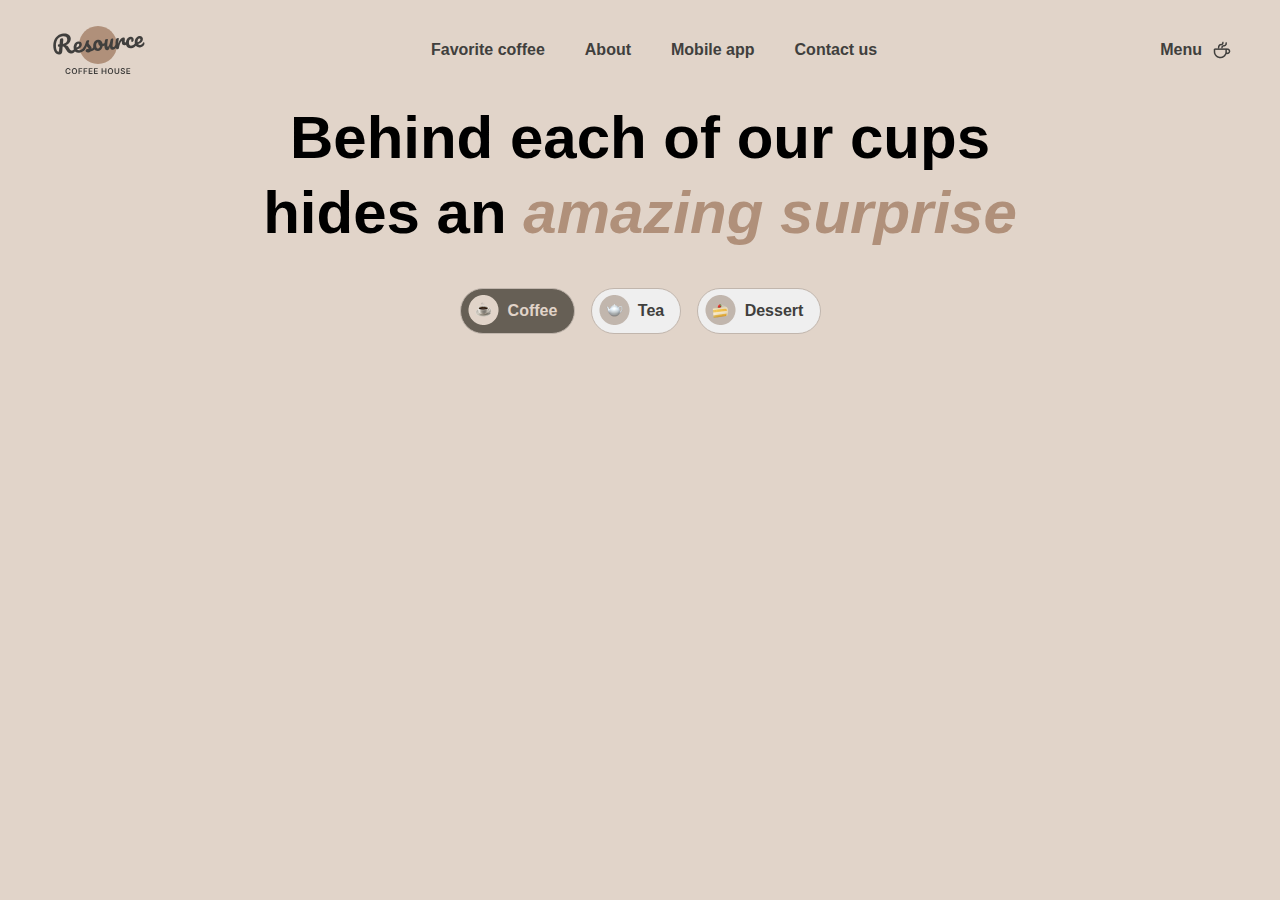
==== menu.html @ a320ed1f "feat: add offer section" ====
<!DOCTYPE html>
<html lang="en">
<head>
  <meta charset="UTF-8">
  <meta name="viewport" content="width=device-width, initial-scale=1.0">
  <title>Coffee House</title>
  <link rel="stylesheet" href="style.css">
</head>
<body>
  <header class="header">
    <div class="container header__container">
      <img class="logo" src="assets/svg/logo.svg" alt="logo" width="100" height="60">
      <nav class="nav">
        <ul class="nav__list">
          <li class="nav__item"><a class="nav__link" href="#">Favorite coffee</a></li>
          <li class="nav__item"><a class="nav__link" href="#">About</a></li>
          <li class="nav__item"><a class="nav__link" href="#">Mobile app</a></li>
          <li class="nav__item"><a class="nav__link" href="#">Contact us</a></li>
        </ul>
      </nav>
      <div class="menu">
        <p class="menu__btn">Menu</p>
        <img class="menu__img" src="assets/img/header/coffee-cup.png" alt="a cup of coffee" width="20" height="20">
      </div>
    </div>
  </header>
  <main class="menu-main">
    <section class="offer">
      <div class="container offer__container">
        <h2 class="offer__title">Behind each of our cups hides an <span class="accent">amazing surprise</span></h2>
        <div class="menu__btn-container">
          <button class="menu__btm menu__btm1 active">Coffee</button>
          <button class="menu__btm menu__btm2">Tea</button>
          <button class="menu__btm menu__btm3">Dessert</button>
        </div>
      </div>
    </section>
  </main>
</body>
</html>
---- style.css ----
/* GENERAL */
* {
  scroll-behavior: smooth;
  box-sizing: border-box;
}

body {
  font-family: 'Inter', sans-serif;
  background-color: #E1D4C9;
}

.container {
  max-width: 1440px;
  margin: 0 auto;
}

ul {
  list-style: none;
  padding: 0;
}

a {
  text-decoration: none;
  color: inherit;
}

p {
  margin: 0;
}

h1,
h2,
h3,
h4,
h5,
h6 {
  margin: 0;
  font-weight: 600;
}

.accent {
  font-style: italic;
  color: #B0907A;
}

/* HEADER */
.header {
  color: #403F3D;
  font-weight: 600;
  line-height: 150%;
  margin: 20px 0 10px;
}

.logo {
  display: block;
  margin-left: 40px;
}

.header__container {
  display: flex;
  justify-content: space-between;
  align-items: center;
}

.nav__list {
  display: flex;
  column-gap: 40px;
}

.nav__link:hover {
  text-decoration: underline;
}

.menu {
  display: flex;
  align-items: center;
  position: relative;
  margin-right: 40px;
  cursor: pointer;
}

.menu:hover:after {
  content: '';
  position: absolute;
  background-color: #403F3D;
  width: 100%;
  height: 2px;
  bottom: -4px;
}

.menu__img {
  display: block;
  margin-left: 10px;
}

/* SECTION ENJOY */
.enjoy {
  color: #E1D4C9;
  margin-bottom: 92px;
}

.enjoy__container {
  display: flex;
  justify-content: center;
  padding: 110px;
}

.enjoy__background {
  position: absolute;
  border-radius: 40px;
  width: 1360px;
  height: 644px;
  top: 100px;
  z-index: -10;
}

.enjoy__content {
  display: flex;
  flex-direction: column;
  position: relative;
  row-gap: 40px;
  max-width: 530px;
}

.enjoy__title {
  font-size: 72px;
  line-height: 105%;
}

.enjoy__text {
  line-height: 150%;
}

.enjoy__btn {
  position: relative;
  width: 200px;
  height: 64px;
  font-weight: 600;
  cursor: pointer;
  border-radius: 100px;
  background-color: #E1D4C9;
  color: #403F3D;
  border: none;
}

.enjoy__btn:hover:after {
  content: url(assets/img/header/coffee-cup.png);
  position: absolute;
  left: 128px;
  
}

.enjoy__empty-contant {
  width: 630px;
}

/* FACOURITES_COFFEE SECTION */
.favourites-coffee {
  color: #403F3D;
  margin-bottom: 98px;
}

.favorites-coffee__title {
  text-align: center;
  font-size: 60px;
  line-height: 125%;
  margin-bottom: 39px;
}

.card__wrapper {
  display: flex;
  justify-content: space-around;
  align-items: center;
  column-gap: 290px;
}

.card {
  width: 480px;
}

.card__img {
  margin-bottom: 19px;
}

.card__title,
.card__price {
  text-align: center;
  font-size: 24px;
  line-height: 125%;
}

.card__title {
  margin-bottom: 12px;
}

.card__text {
  text-align: center;
  line-height: 150%;
  margin-bottom: 19px;
}

.switcher {
  display: flex;
  justify-content: space-between;
  max-width: 146px;
  margin: 0 auto;
  padding-top: 39px;
}

.switcher__div1,
.switcher__div2,
.switcher__div3 {
  width: 40px;
  height: 4px;
}

.switcher__div1 {
  background-color: #665F55;
}

.switcher__div2,
.switcher__div3 {
  background-color: #C1B6AD;
}

.arrow-right,
.arrow-left {
  cursor: pointer;
}

/* ABOUT */
.about {
  color: #403F3D;
  margin-bottom: 240px;
}

.about__title {
  font-size: 60px;
  line-height: 125%;
  margin-left: 40px;
}

.gallery {
  display: flex;
  flex-wrap: wrap;
  position: relative;
  gap: 40px;
  margin-left: 40px;
  margin-top: 40px;
}

.gallery__box4 {
  position: absolute;
  bottom: 0;
  right: 40px;
}

.gellery__img {
  border-radius: 20px;
}

/* MOBILE-APP SECTION */
.mobile-app {
  color: #403F3D;
  margin-bottom: 240px;
}

.mobile-app__container {
  display: flex;
  column-gap: 100px;
}

.mobile-app__content {
  width: 630px;
  margin-left: 40px;
}

.mobile-app__title {
  font-size: 60px;
  line-height: 125%;
  margin-bottom: 40px;
}

.mobile-app__text {
  line-height: 150%;
  margin-bottom: 40px;
}

.mobile-app__btn-container {
  position: relative;
  cursor: pointer;
  display: inline-block;
  border: 1px solid #665F55;
  border-radius: 100px;
  width: 200px;
  height: 64px;
  margin-right: 16px;
}

.mobile-app__btn-img {
  position: absolute;
  top: 12px;
  left: 20px;
}

.mobile-app__text-sup {
  position: absolute;
  top: 11px;
  left: 63px;
  font-size: 10px;
  font-weight: 600;
  line-height: 140%;
}

.mobile-app__text-sub {
  position: absolute;
  top: 26px;
  left: 63px;
  font-weight: 600;
  line-height: 150%;
}

.mobile-app__img-container {
  position: relative;
}

.mobile-app__img {
  position: absolute;
  top: -145px;
}

/* FOOTER */
.footer__container {
  background-color: #665F55;
  color: #E1D4C9;
  border-radius: 40px;
  display: flex;
  max-width: 1360px;
  height: 450px;
  padding-top: 100px;
}

.social {
  width: 530px;
  margin-left: 100px;
  margin-right: 100px;
}

.social__title {
  font-size: 60px;
  line-height: 125%;
  margin-bottom: 40px;
}

.social__list{
  display: flex;
}

.social__icon {
  margin-right: 11px;
}

.contacts {
  padding-top: 33px;
}

.contacts__title {
  font-size: 24px;
  font-weight: 600;
  line-height: 125%;
  margin-bottom: 38px;
}

.contacts__item {
  padding-left: 30px;
  margin-bottom: 21px;
}

.contacts__link {
  position: relative;
  font-weight: 600;
  line-height: 150%;
}

.link-before1::before {
  position: absolute;
  left: -30px;
  content: url(assets/svg/pin.svg);
}

.link-before2::before {
  position: absolute;
  left: -30px;
  content: url(assets/svg/phone.svg);
}

.link-before3::before {
  position: absolute;
  left: -30px;
  content: url(assets/svg/clock.svg);
}

/* OFFER */
.offer {
  margin-top: 20px;
}

.offer__title {
  font-size: 60px;
  line-height: 125%;
  width: 800px;
  margin: 0 auto;
  text-align: center;
  margin-bottom: 38px;
}

.menu__btn-container {
  display: flex;
  justify-content: center;
  column-gap: 16px;
}

.menu__btm {
  position: relative;
  padding-left: 37px;
  border: 1px solid #C1B6AD;
  color: #403F3D;
  border-radius: 100px;
  font-weight: 600;
  line-height: 150%;
  font-size: 16px;
}

.menu__btm1 {
  width: 115px;
  height: 46px;
}

.menu__btm2 {
  width: 90px;
  height: 46px;
}

.menu__btm3 {
  width: 124px;
  height: 46px;
}

.menu__btm1:before {
  position: absolute;
  left: 7px;
  top: 6px;
  content: url(assets/img/menu/coffee.png);
}

.menu__btm2:before {
  position: absolute;
  left: 7px;
  top: 6px;
  content: url(assets/img/menu/tea.png);
}

.menu__btm3:before {
  position: absolute;
  left: 7px;
  top: 6px;
  content: url(assets/img/menu/dessert.png);
}

.menu__btm:hover {
  background-color: #665F55;
  color: #E1D4C9;
}

.active {
  background-color: #665F55;
  color: #E1D4C9;
}
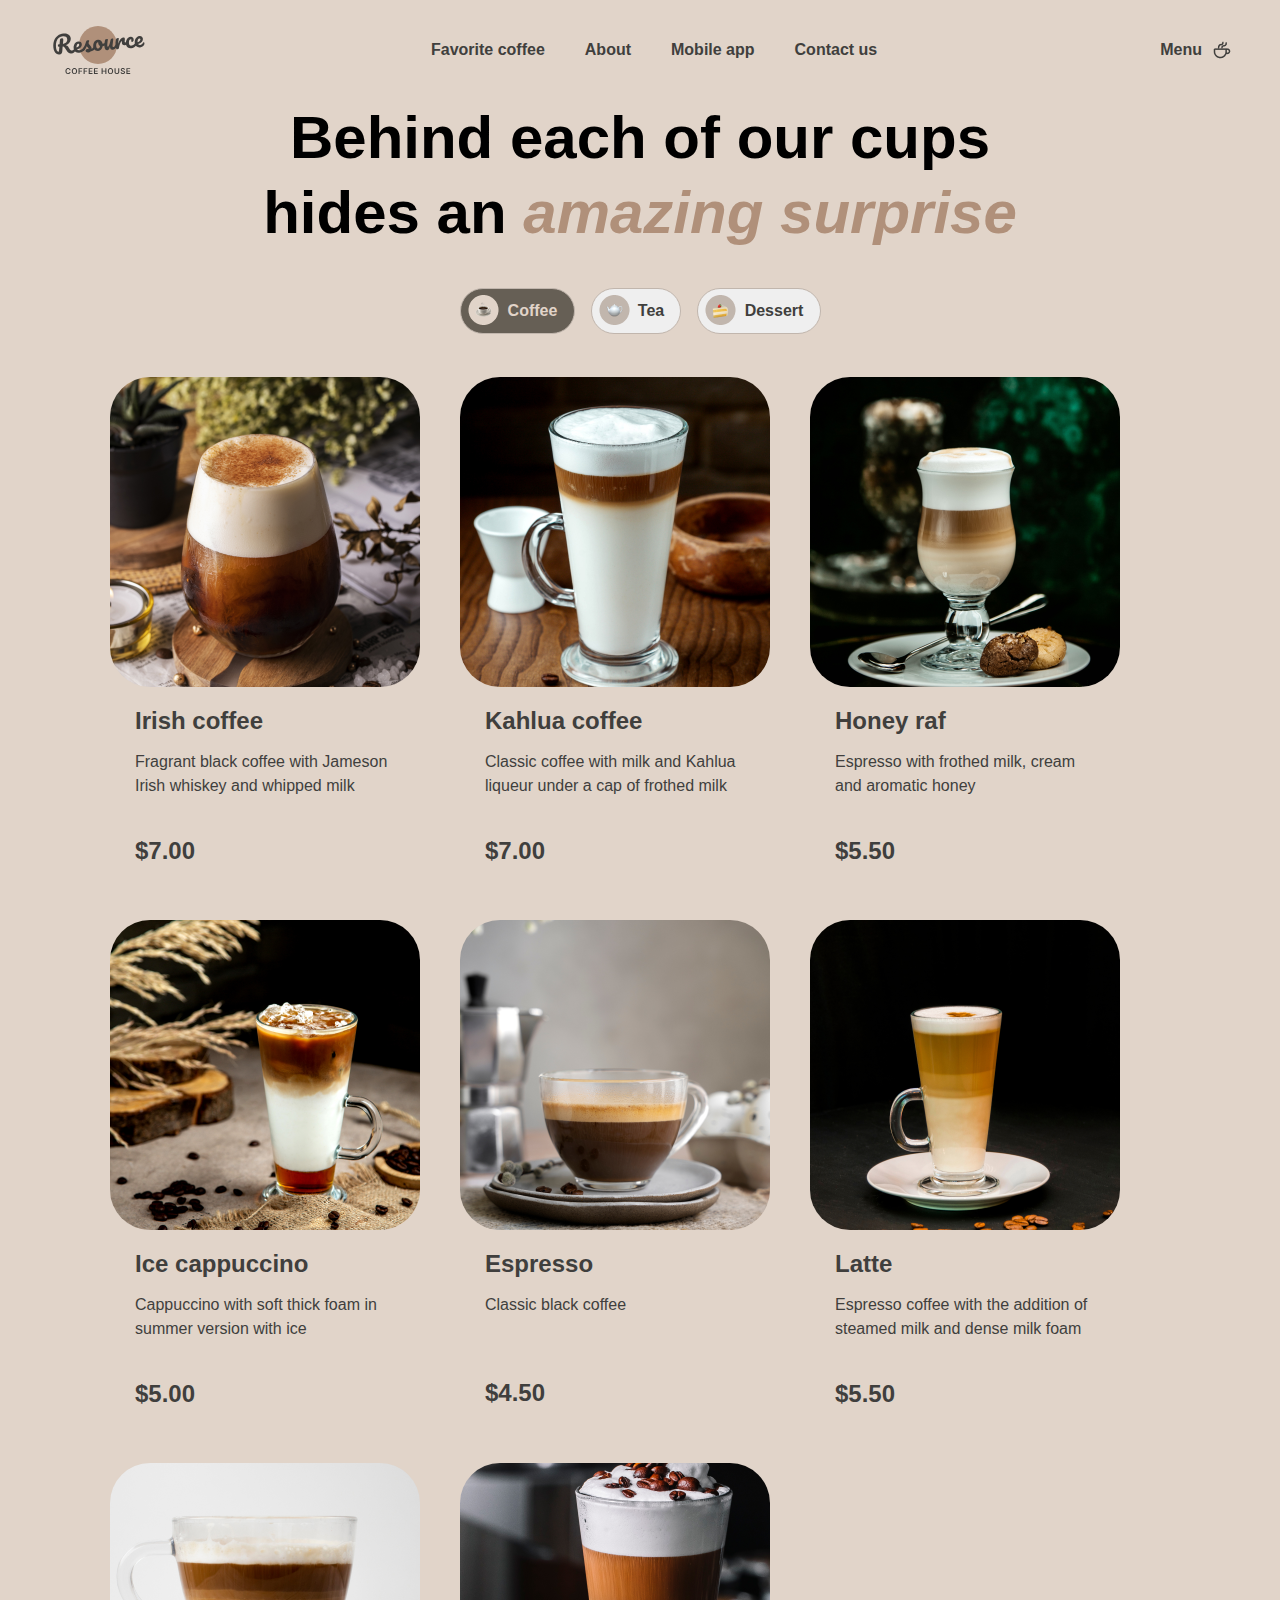
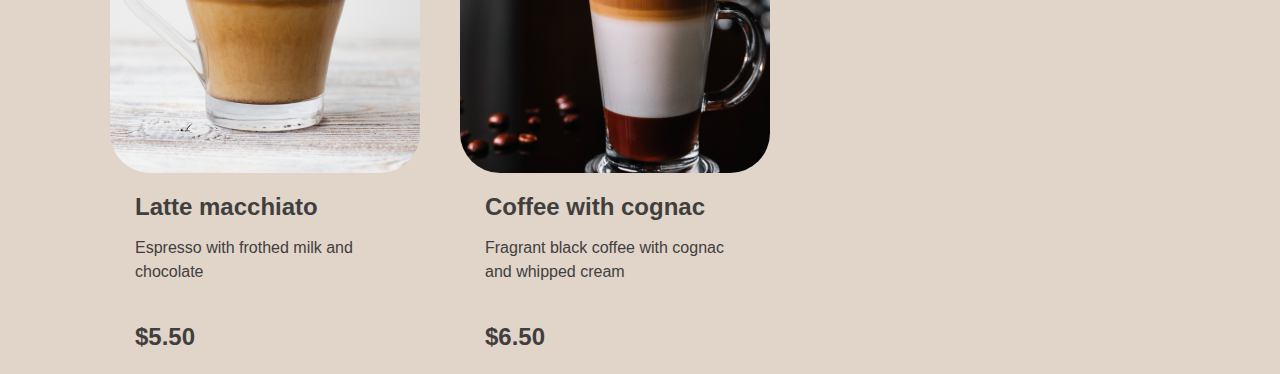
==== commit 7d7a6104: "feat: add coffee list" ====
--- a/menu.html
+++ b/menu.html
@@ -1,11 +1,13 @@
 <!DOCTYPE html>
 <html lang="en">
+
 <head>
   <meta charset="UTF-8">
   <meta name="viewport" content="width=device-width, initial-scale=1.0">
   <title>Coffee House</title>
   <link rel="stylesheet" href="style.css">
 </head>
+
 <body>
   <header class="header">
     <div class="container header__container">
@@ -35,6 +37,75 @@
         </div>
       </div>
     </section>
+    <section class="table">
+      <div class="container table__container">
+        <div class="table__item">
+          <img class="table__img" src="assets/img/table/coffee-1.png" alt="coffee">
+          <div class="margin-block">
+            <h3 class="table__title">Irish coffee</h3>
+            <p class="table__text">Fragrant black coffee with Jameson Irish whiskey and whipped milk</p>
+            <h3 class="table__title">$7.00</h3>
+          </div>
+        </div>
+        <div class="table__item">
+          <img class="table__img" src="assets/img/table/coffee-2.png" alt="coffee">
+          <div class="margin-block">
+            <h3 class="table__title">Kahlua coffee</h3>
+            <p class="table__text">Classic coffee with milk and Kahlua liqueur under a cap of frothed milk</p>
+            <h3 class="table__title">$7.00</h3>
+          </div>
+        </div>
+        <div class="table__item">
+          <img class="table__img" src="assets/img/table/coffee-3.png" alt="coffee">
+          <div class="margin-block">
+            <h3 class="table__title">Honey raf</h3>
+            <p class="table__text">Espresso with frothed milk, cream and aromatic honey</p>
+            <h3 class="table__title">$5.50</h3>
+          </div>
+        </div>
+        <div class="table__item">
+          <img class="table__img" src="assets/img/table/coffee-4.png" alt="coffee">
+          <div class="margin-block">
+            <h3 class="table__title">Ice cappuccino</h3>
+            <p class="table__text">Cappuccino with soft thick foam in summer version with ice</p>
+            <h3 class="table__title">$5.00</h3>
+          </div>
+        </div>
+        <div class="table__item">
+          <img class="table__img" src="assets/img/table/coffee-5.png" alt="coffee">
+          <div class="margin-block">
+            <h3 class="table__title">Espresso</h3>
+            <p class="table__text uni">Classic black coffee</p>
+            <h3 class="table__title">$4.50</h3>
+          </div>
+        </div>
+        <div class="table__item">
+          <img class="table__img" src="assets/img/table/coffee-6.png" alt="coffee">
+          <div class="margin-block">
+            <h3 class="table__title">Latte</h3>
+            <p class="table__text">Espresso coffee with the addition of steamed milk and dense milk foam</p>
+            <h3 class="table__title">$5.50</h3>
+          </div>
+        </div>
+        <div class="table__item">
+          <img class="table__img" src="assets/img/table/coffee-7.png" alt="coffee">
+          <div class="margin-block">
+            <h3 class="table__title">Latte macchiato</h3>
+            <p class="table__text">Espresso with frothed milk and chocolate</p>
+            <h3 class="table__title">$5.50</h3>
+          </div>
+        </div>
+        <div class="table__item">
+          <img class="table__img" src="assets/img/table/coffee-8.png" alt="coffee">
+          <div class="margin-block">
+            <h3 class="table__title">Coffee with cognac</h3>
+            <p class="table__text">Fragrant black coffee with cognac and whipped cream</p>
+            <h3 class="table__title">$6.50</h3>
+          </div>
+        </div>
+      </div>
+    </section>
   </main>
 </body>
+
 </html>--- a/style.css
+++ b/style.css
@@ -403,6 +403,7 @@
 /* OFFER */
 .offer {
   margin-top: 20px;
+  margin-bottom: 43px;
 }
 
 .offer__title {
@@ -475,4 +476,44 @@
 .active {
   background-color: #665F55;
   color: #E1D4C9;
+}
+
+/* TABLE */
+.table__container {
+  display: flex;
+  flex-wrap: wrap;
+  column-gap: 40px;
+  row-gap: 40px;
+  margin-left: 102px;
+}
+
+.table__item {
+  width: 310px;
+}
+
+.table__title {
+  color: #403F3D;
+  font-size: 24px;
+  line-height: 125%;
+  margin-bottom: 14px;
+}
+
+.table__text {
+  width: 253px;
+  line-height: 150%;
+  color: #403F3D;
+  margin-bottom: 38px;
+}
+
+.table__img {
+  border-radius: 40px;
+  margin-bottom: 15px;
+}
+
+.margin-block {
+  margin-left: 25px;
+}
+
+.uni {
+  margin-bottom: 61px;
 }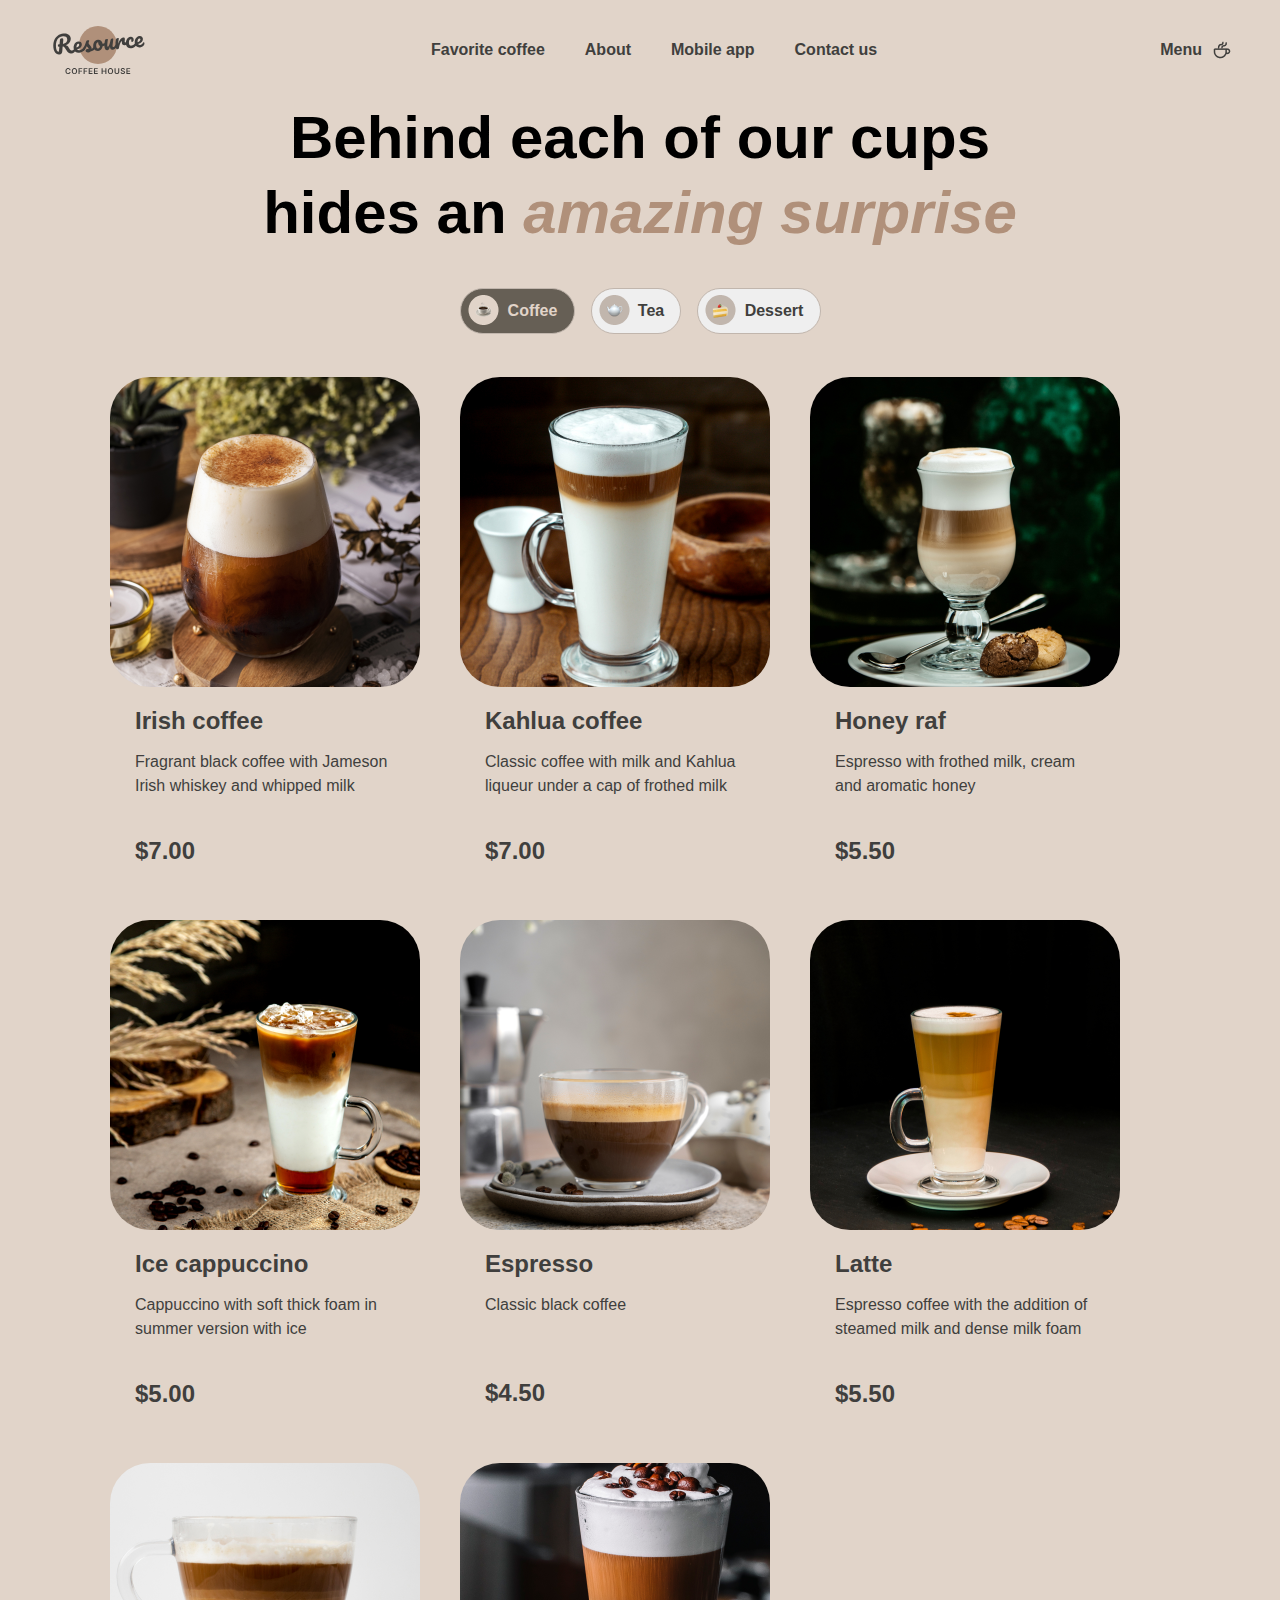
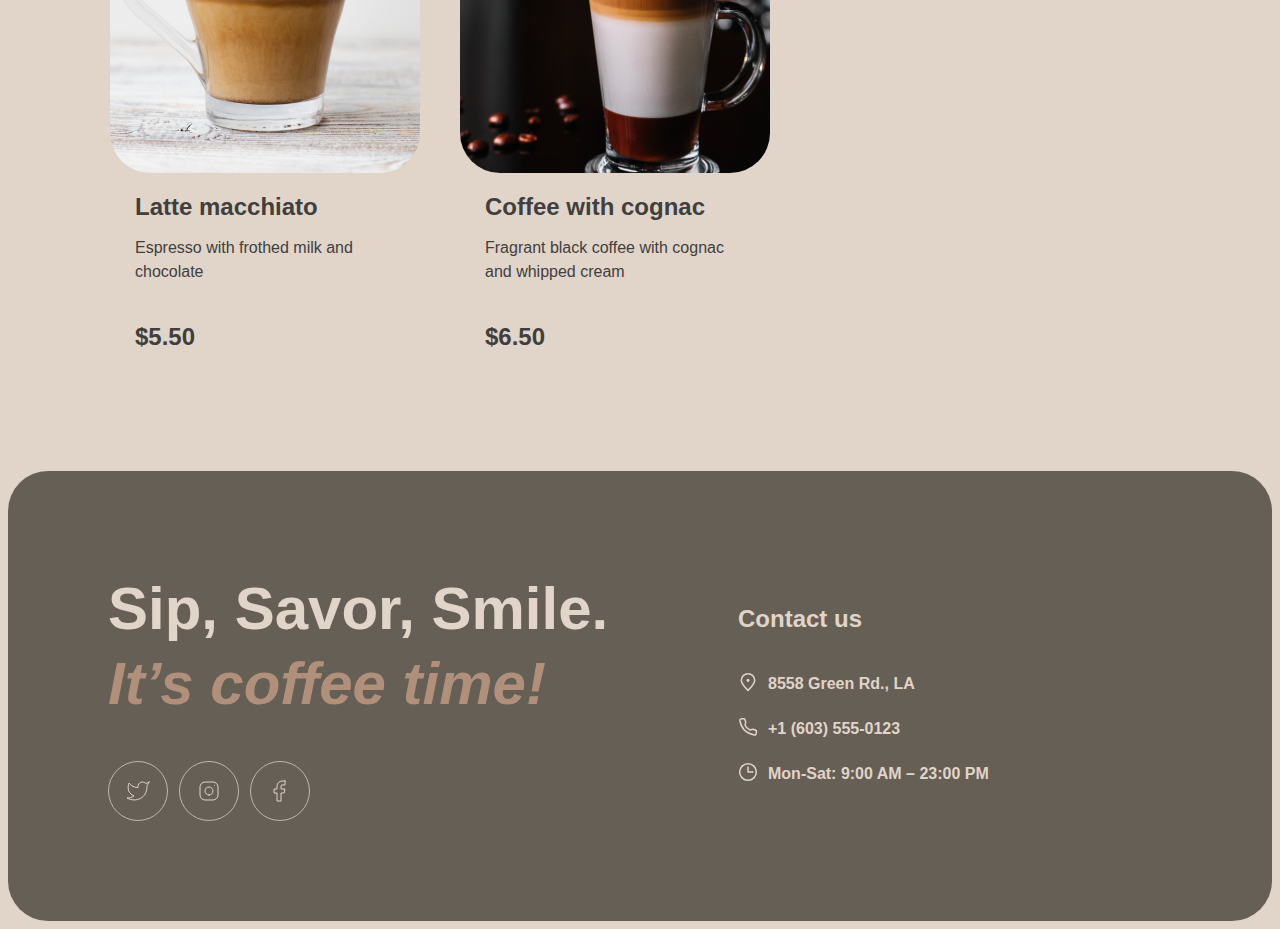
==== commit 051a4d43: "feat: add footer to menu page" ====
--- a/menu.html
+++ b/menu.html
@@ -106,6 +106,31 @@
       </div>
     </section>
   </main>
+  <footer class="footer">
+    <div class="container footer__container">
+      <div class="social">
+        <h2 class="social__title">Sip, Savor, Smile. <span class="accent">It’s coffee time!</span></h2>
+        <ul class="social__list">
+          <li class="social__item"><a href="https://twitter.com/" target="_blank" class="social__link"><img
+                src="assets/svg/twitter.svg" alt="twitter icon" class="social__icon"></a></li>
+          <li class="social__item"><a href="https://instagram.com/" target="_blank" class="social__link"><img
+                src="assets/svg/instagram.svg" alt="instagram icon" class="social__icon"></a></li>
+          <li class="social__item"><a href="https://facebook.com/" target="_blank" class="social__link"><img
+                src="assets/svg/facebook.svg" alt="facebook icon" class="social__icon"></a></li>
+        </ul>
+      </div>
+      <div class="contacts">
+        <h3 class="contacts__title">Contact us</h3>
+        <ul class="contacts__list">
+          <li class="contacts__item"><a href="https://maps.app.goo.gl/z7v9hd5Py5jCm2s18" target="_blank"
+              class="contacts__link link-before1">8558 Green Rd., LA</a></li>
+          <li class="contacts__item"><a href="tel:+16035550123" target="_blank" class="contacts__link link-before2">+1 (603)
+              555-0123</a></li>
+          <li class="contacts__item"><a href="#" class="contacts__link link-before3">Mon-Sat: 9:00 AM – 23:00 PM</a></li>
+        </ul>
+      </div>
+    </div>
+  </footer>
 </body>
 
 </html>--- a/style.css
+++ b/style.css
@@ -485,6 +485,7 @@
   column-gap: 40px;
   row-gap: 40px;
   margin-left: 102px;
+  margin-bottom: 105px;
 }
 
 .table__item {
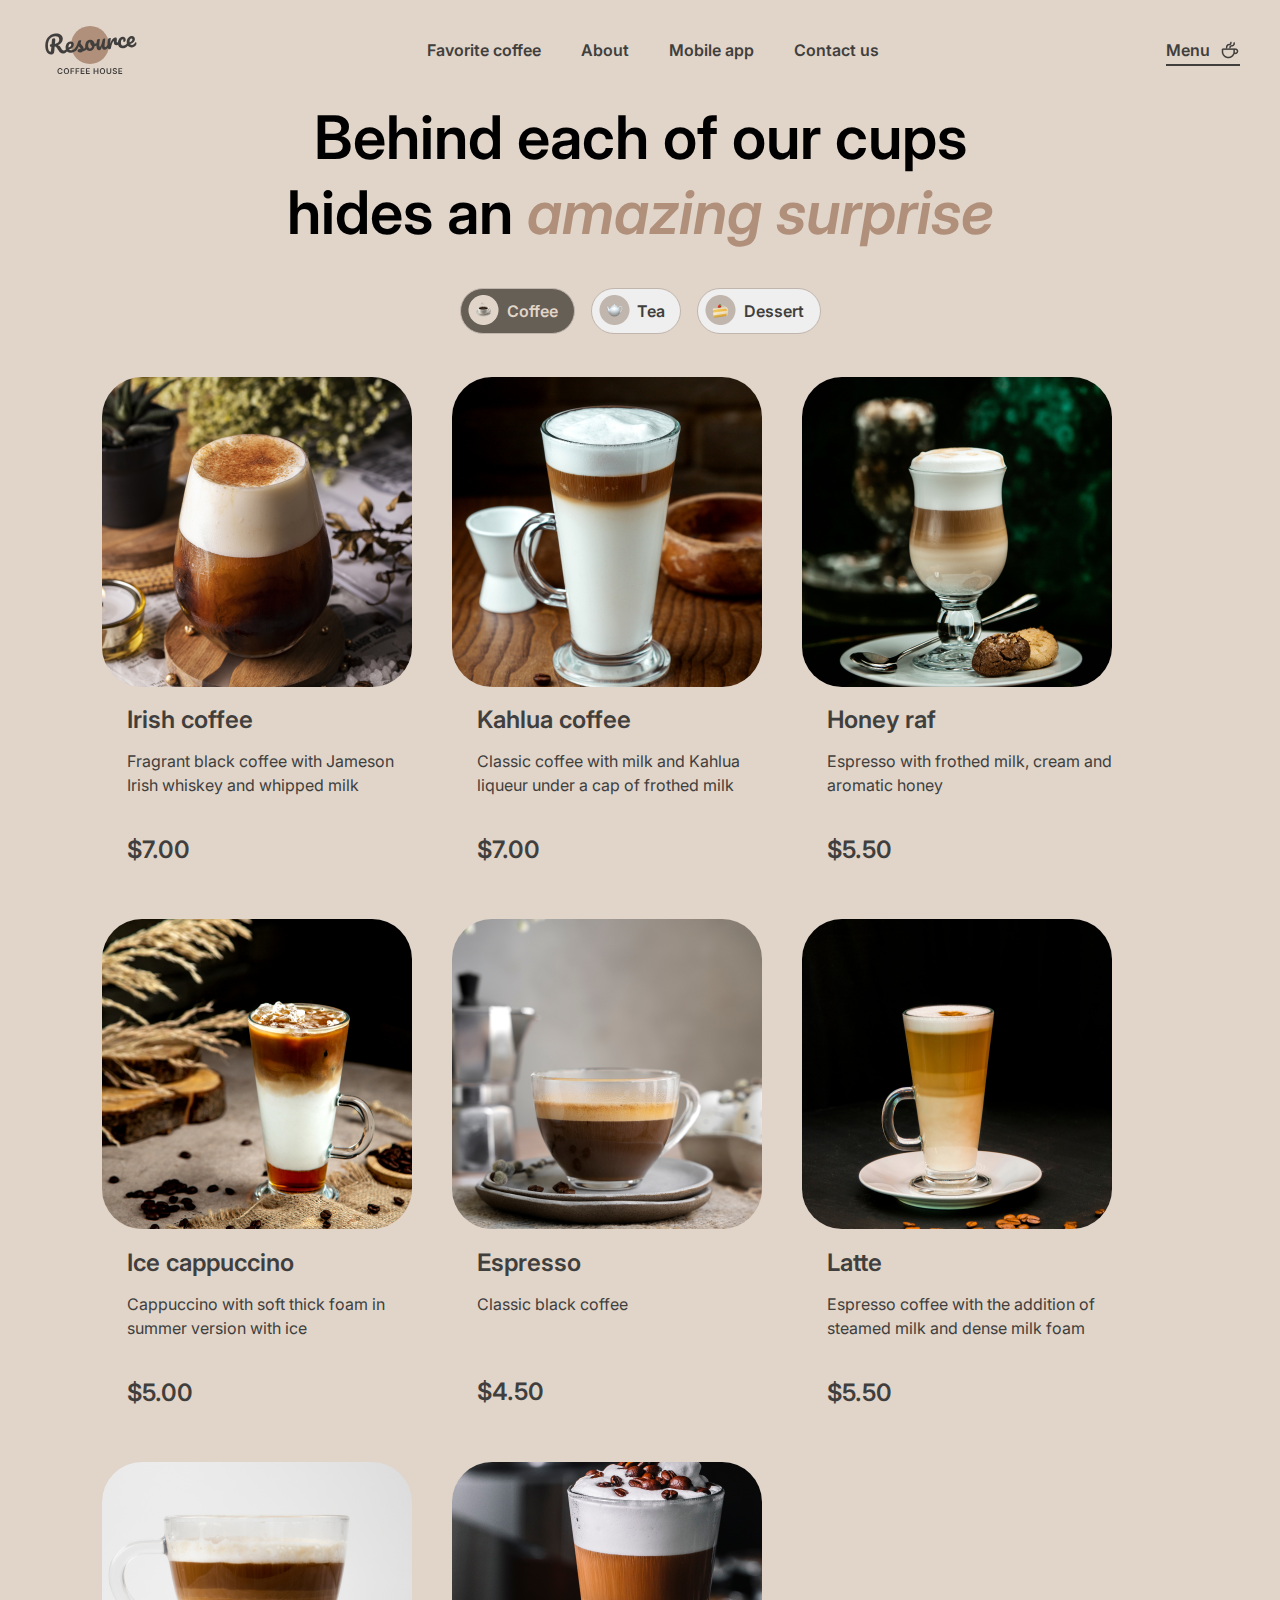
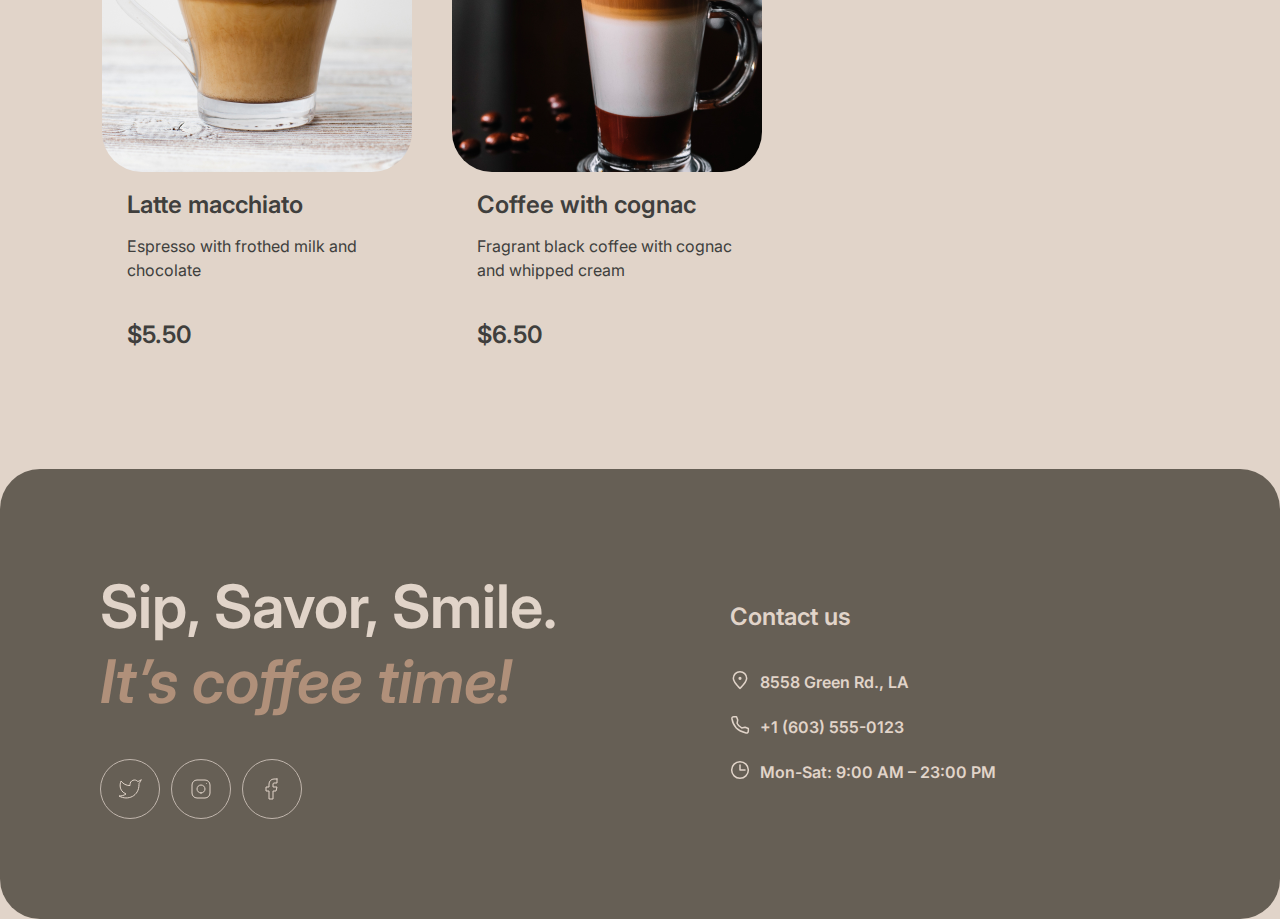
==== commit 662b9d2a: "feat: add favicon, fix links" ====
--- a/menu.html
+++ b/menu.html
@@ -5,31 +5,42 @@
   <meta charset="UTF-8">
   <meta name="viewport" content="width=device-width, initial-scale=1.0">
   <title>Coffee House</title>
+  <link rel="preconnect" href="https://fonts.googleapis.com">
+  <link rel="preconnect" href="https://fonts.gstatic.com" crossorigin>
+  <link href="https://fonts.googleapis.com/css2?family=Inter:wght@400;600;700&display=swap" rel="stylesheet">
+  <link rel="stylesheet" href="assets/normalize/normalize.css">
   <link rel="stylesheet" href="style.css">
+  <link rel="apple-touch-icon" sizes="180x180" href="assets/favicon/apple-touch-icon.png">
+  <link rel="icon" type="image/png" sizes="32x32" href="assets/favicon/favicon-32x32.png">
+  <link rel="icon" type="image/png" sizes="16x16" href="assets/favicon/favicon-16x16.png">
+  <link rel="manifest" href="assets/favicon/site.webmanifest">
+  <link rel="mask-icon" href="assets/favicon/safari-pinned-tab.svg" color="#5bbad5">
+  <meta name="msapplication-TileColor" content="#da532c">
+  <meta name="theme-color" content="#ffffff">
 </head>
 
 <body>
   <header class="header">
     <div class="container header__container">
-      <img class="logo" src="assets/svg/logo.svg" alt="logo" width="100" height="60">
+      <a href="index.html"><img class="logo" src="assets/svg/logo.svg" alt="logo" width="100" height="60"></a>
       <nav class="nav">
         <ul class="nav__list">
-          <li class="nav__item"><a class="nav__link" href="#">Favorite coffee</a></li>
-          <li class="nav__item"><a class="nav__link" href="#">About</a></li>
-          <li class="nav__item"><a class="nav__link" href="#">Mobile app</a></li>
-          <li class="nav__item"><a class="nav__link" href="#">Contact us</a></li>
+          <li class="nav__item"><a class="nav__link" href="index.html#favorite-coffee">Favorite coffee</a></li>
+          <li class="nav__item"><a class="nav__link" href="index.html#about">About</a></li>
+          <li class="nav__item"><a class="nav__link" href="index.html#mobile-app">Mobile app</a></li>
+          <li class="nav__item"><a class="nav__link" href="#menu-contact-us">Contact us</a></li>
         </ul>
       </nav>
-      <div class="menu">
-        <p class="menu__btn">Menu</p>
-        <img class="menu__img" src="assets/img/header/coffee-cup.png" alt="a cup of coffee" width="20" height="20">
+      <div class="menu-lock">
+        <p class="menu-lock__btn">Menu</p>
+        <img class="menu-lock__img" src="assets/img/header/coffee-cup.png" alt="a cup of coffee" width="20" height="20">
       </div>
     </div>
   </header>
   <main class="menu-main">
     <section class="offer">
       <div class="container offer__container">
-        <h2 class="offer__title">Behind each of our cups hides an <span class="accent">amazing surprise</span></h2>
+        <h1 class="offer__title">Behind each of our cups hides an <span class="accent">amazing surprise</span></h1>
         <div class="menu__btn-container">
           <button class="menu__btm menu__btm1 active">Coffee</button>
           <button class="menu__btm menu__btm2">Tea</button>
@@ -106,7 +117,7 @@
       </div>
     </section>
   </main>
-  <footer class="footer">
+  <footer class="footer" id="menu-contact-us">
     <div class="container footer__container">
       <div class="social">
         <h2 class="social__title">Sip, Savor, Smile. <span class="accent">It’s coffee time!</span></h2>
@@ -124,9 +135,11 @@
         <ul class="contacts__list">
           <li class="contacts__item"><a href="https://maps.app.goo.gl/z7v9hd5Py5jCm2s18" target="_blank"
               class="contacts__link link-before1">8558 Green Rd., LA</a></li>
-          <li class="contacts__item"><a href="tel:+16035550123" target="_blank" class="contacts__link link-before2">+1 (603)
+          <li class="contacts__item"><a href="tel:+16035550123" target="_blank" class="contacts__link link-before2">+1
+              (603)
               555-0123</a></li>
-          <li class="contacts__item"><a href="#" class="contacts__link link-before3">Mon-Sat: 9:00 AM – 23:00 PM</a></li>
+          <li class="contacts__item"><a href="#" class="contacts__link link-before3">Mon-Sat: 9:00 AM – 23:00 PM</a>
+          </li>
         </ul>
       </div>
     </div>
--- a/style.css
+++ b/style.css
@@ -133,6 +133,9 @@
 
 .enjoy__btn {
   position: relative;
+  display: block;
+  text-align: center;
+  padding-top: 22px;
   width: 200px;
   height: 64px;
   font-weight: 600;
@@ -147,7 +150,7 @@
   content: url(assets/img/header/coffee-cup.png);
   position: absolute;
   left: 128px;
-  
+
 }
 
 .enjoy__empty-contant {
@@ -352,7 +355,7 @@
   margin-bottom: 40px;
 }
 
-.social__list{
+.social__list {
   display: flex;
 }
 
@@ -500,7 +503,6 @@
 }
 
 .table__text {
-  width: 253px;
   line-height: 150%;
   color: #403F3D;
   margin-bottom: 38px;
@@ -517,4 +519,25 @@
 
 .uni {
   margin-bottom: 61px;
+}
+
+.menu-lock {
+  display: flex;
+  align-items: center;
+  position: relative;
+  margin-right: 40px;
+}
+
+.menu-lock:after {
+  content: '';
+  position: absolute;
+  background-color: #403F3D;
+  width: 100%;
+  height: 2px;
+  bottom: -4px;
+}
+
+.menu-lock__img {
+  display: block;
+  margin-left: 10px;
 }